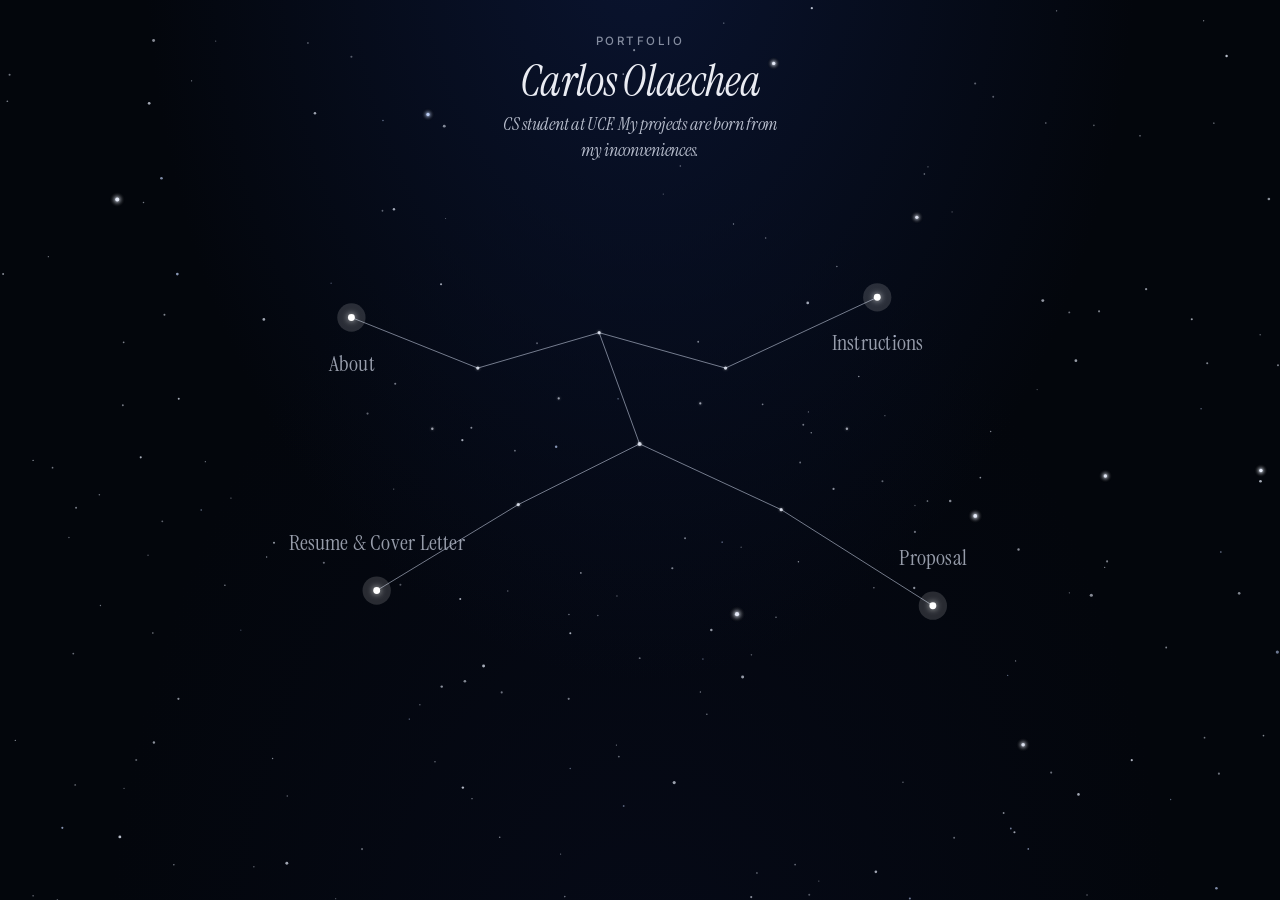
==== index.html @ ae215fe5 "content: About Me in user's voice + school email + drop LinkedIn - Rewrote the 4 About Me paragraphs" ====
<!doctype html>
<html lang="en">
<head>
  <meta charset="utf-8" />
  <meta name="viewport" content="width=device-width, initial-scale=1" />
  <title>Carlos Olaechea — Portfolio</title>
  <meta name="description" content="Computer Science student at UCF — build-and-ship work across machine learning, LLM agents, and personal tools." />
  <meta name="theme-color" content="#05080f" />
  <link rel="preconnect" href="https://fonts.googleapis.com" />
  <link rel="preconnect" href="https://fonts.gstatic.com" crossorigin />
  <link rel="stylesheet" href="https://fonts.googleapis.com/css2?family=Instrument+Serif:ital@0;1&family=Inter:wght@300;400;500;600&display=swap" />
  <link rel="stylesheet" href="css/style.css" />
</head>
<body class="is-sky">
  <canvas id="stars" aria-hidden="true"></canvas>

  <svg class="goo-defs" aria-hidden="true" width="0" height="0" style="position:absolute">
    <defs>
      <filter id="goo" x="-30%" y="-30%" width="160%" height="160%">
        <feGaussianBlur in="SourceGraphic" stdDeviation="10"/>
        <feColorMatrix type="matrix" values="1 0 0 0 0  0 1 0 0 0  0 0 1 0 0  0 0 0 9 -4"/>
      </filter>
    </defs>
  </svg>

  <a class="skip" href="#sky-main">Skip to content</a>

  <main id="sky-main" class="sky">
    <header class="sky-mast">
      <p class="eyebrow">Portfolio</p>
      <h1 class="sky-name"><span class="italic">Carlos Olaechea</span></h1>
      <p class="sky-sub">CS student at UCF. My projects are born from my inconveniences.</p>
    </header>

    <div class="sky-field">
      <svg class="sky-svg" viewBox="0 0 1000 520" aria-hidden="true">
        <g class="sky-lines">
          <polyline points="215,135 340,185 460,150 585,185 735,115"/>
          <line x1="460" y1="150" x2="500" y2="260"/>
          <polyline points="500,260 380,320 240,405"/>
          <polyline points="500,260 640,325 790,420"/>
        </g>
        <g class="sky-stars">
          <circle class="dec" cx="340" cy="185" r="1.6"/>
          <circle class="dec" cx="460" cy="150" r="1.6"/>
          <circle class="dec" cx="585" cy="185" r="1.6"/>
          <circle class="dec" cx="500" cy="260" r="2"/>
          <circle class="dec" cx="380" cy="320" r="1.6"/>
          <circle class="dec" cx="640" cy="325" r="1.6"/>
          <circle class="dec small" cx="295" cy="245" r="1.2"/>
          <circle class="dec small" cx="705" cy="245" r="1.2"/>
          <circle class="dec small" cx="420" cy="215" r="1.1"/>
          <circle class="dec small" cx="560" cy="220" r="1.1"/>

          <circle id="a-about" class="anchor" cx="215" cy="135" r="3.4"/>
          <circle id="a-instructions" class="anchor" cx="735" cy="115" r="3.4"/>
          <circle id="a-resume" class="anchor" cx="240" cy="405" r="3.4"/>
          <circle id="a-proposal" class="anchor" cx="790" cy="420" r="3.4"/>

          <circle class="halo" cx="215" cy="135" r="14"/>
          <circle class="halo" cx="735" cy="115" r="14"/>
          <circle class="halo" cx="240" cy="405" r="14"/>
          <circle class="halo" cx="790" cy="420" r="14"/>
        </g>
      </svg>

      <nav class="sky-nav" aria-label="Portfolio">
        <a class="sky-link" data-star="a-about" href="about.html" style="--x:21.5%;--y:26%">
          <span class="sky-goo" aria-hidden="true">
            <span class="sky-bubble"></span>
            <span class="sky-pill">About</span>
          </span>
          <span class="sky-label">About</span>
        </a>
        <a class="sky-link" data-star="a-instructions" href="project-1.html" style="--x:73.5%;--y:22.1%">
          <span class="sky-goo" aria-hidden="true">
            <span class="sky-bubble"></span>
            <span class="sky-pill">Instructions</span>
          </span>
          <span class="sky-label">Instructions</span>
        </a>
        <a class="sky-link reverse" data-star="a-resume" href="project-2.html" style="--x:24%;--y:77.9%">
          <span class="sky-goo" aria-hidden="true">
            <span class="sky-bubble"></span>
            <span class="sky-pill">Resume &amp; Cover Letter</span>
          </span>
          <span class="sky-label">Resume &amp; Cover Letter</span>
        </a>
        <a class="sky-link reverse" data-star="a-proposal" href="project-3.html" style="--x:79%;--y:80.8%">
          <span class="sky-goo" aria-hidden="true">
            <span class="sky-bubble"></span>
            <span class="sky-pill">Proposal</span>
          </span>
          <span class="sky-label">Proposal</span>
        </a>
      </nav>
    </div>
  </main>

  <script src="js/script.js" defer></script>
</body>
</html>
---- css/style.css ----
:root {
  --bg: #05080f;
  --bg-deep: #03060c;
  --bg-glow: #0a1430;
  --ink: #eaecf3;
  --ink-soft: #b7bdcc;
  --ink-muted: #858da0;
  --rule: rgba(234, 236, 243, 0.08);
  --accent: #8fb0ff;
  --eo: cubic-bezier(0.22, 1, 0.36, 1);
  --hover-bg: rgba(185, 208, 250, 0.6);
  --accent-dim: rgba(143, 176, 255, 0.32);

  --serif: "Instrument Serif", "Iowan Old Style", "Palatino Linotype", Georgia, serif;
  --sans: "Inter", -apple-system, BlinkMacSystemFont, "Segoe UI", Roboto, sans-serif;

  --step--1: clamp(0.82rem, 0.78rem + 0.2vw, 0.9rem);
  --step-0:  clamp(1rem, 0.94rem + 0.3vw, 1.125rem);
  --step-1:  clamp(1.15rem, 1.05rem + 0.5vw, 1.35rem);
  --step-2:  clamp(1.4rem, 1.2rem + 1vw, 1.85rem);
  --step-3:  clamp(1.9rem, 1.5rem + 2vw, 2.75rem);
  --step-4:  clamp(3rem, 2rem + 5vw, 5.5rem);
  --step-5:  clamp(3.25rem, 2.2rem + 6vw, 6.5rem);

  --container: 68rem;
  --prose: 36rem;

  --star-body: #eef3ff;
  --star-line: #cfd8ec;
  --star-anchor: #ffffff;
}

.italic { font-style: italic; }

* { box-sizing: border-box; }
html { scroll-behavior: smooth; }
body {
  margin: 0;
  min-height: 100svh;
  font-family: var(--sans);
  font-size: var(--step-0);
  line-height: 1.65;
  color: var(--ink);
  background:
    radial-gradient(ellipse at 50% -10%, var(--bg-glow) 0%, transparent 55%),
    radial-gradient(ellipse at 50% 120%, #060a18 0%, var(--bg-deep) 60%),
    var(--bg);
  background-attachment: fixed;
  -webkit-font-smoothing: antialiased;
  text-rendering: optimizeLegibility;
  overflow-x: hidden;
}

#stars {
  position: fixed;
  inset: 0;
  width: 100%;
  height: 100%;
  z-index: 0;
  pointer-events: none;
}

.skip {
  position: absolute;
  left: -9999px;
  top: 0;
  background: var(--ink);
  color: var(--bg);
  padding: 0.5rem 0.9rem;
  font-weight: 500;
  z-index: 100;
}
.skip:focus { left: 1rem; top: 1rem; }

.site-header {
  position: relative;
  z-index: 2;
  max-width: var(--container);
  margin: 0 auto;
  padding: 1.75rem 1.5rem 0;
}
.brand {
  font-family: var(--serif);
  font-size: var(--step-1);
  color: var(--ink);
  text-decoration: none;
  letter-spacing: 0.01em;
}

main {
  position: relative;
  z-index: 2;
  max-width: var(--container);
  margin: 0 auto;
  padding: 0 1.5rem;
}

section { padding: clamp(5rem, 9vw, 8rem) 0 clamp(3.5rem, 6vw, 5rem); }

.hero {
  padding-top: clamp(4rem, 12vw, 9rem);
  padding-bottom: clamp(4rem, 10vw, 8rem);
}
.eyebrow {
  font-size: 0.72rem;
  letter-spacing: 0.22em;
  text-transform: uppercase;
  color: var(--ink-muted);
  margin: 0 0 1.25rem;
  font-weight: 500;
}
.display {
  font-family: var(--serif);
  font-weight: 400;
  font-size: var(--step-5);
  line-height: 0.95;
  letter-spacing: -0.015em;
  margin: 0 0 2rem;
  color: var(--ink);
  text-wrap: balance;
}
.tagline {
  font-family: var(--serif);
  font-style: italic;
  font-size: var(--step-2);
  line-height: 1.35;
  color: var(--ink-soft);
  max-width: 32ch;
  margin: 0;
}

h2 {
  font-family: var(--serif);
  font-weight: 400;
  font-size: var(--step-3);
  letter-spacing: -0.01em;
  margin: 0 0 2rem;
  color: var(--ink);
}
h3 {
  font-family: var(--sans);
  font-weight: 500;
  font-size: var(--step-1);
  margin: 0 0 0.35rem;
  color: var(--ink);
}

.prose {
  max-width: var(--prose);
  font-size: var(--step-1);
  line-height: 1.7;
  color: var(--ink-soft);
}
.prose p { margin: 0 0 1.35em; }
.prose p:last-child { margin-bottom: 0; }
.prose a { color: var(--ink); text-decoration: underline; text-decoration-color: var(--accent-dim); text-underline-offset: 0.22em; }
.prose a:hover { text-decoration-color: var(--accent); }

.is-sky { overflow: hidden; }
.sky {
  position: relative;
  z-index: 2;
  min-height: 100vh;
  min-height: 100svh;
  display: grid;
  grid-template-columns: 1fr;
  grid-template-rows: auto 1fr auto;
  padding: clamp(0.75rem, 2vw, 1.5rem) clamp(1.25rem, 3vw, 2.5rem);
  gap: 0;
}

.sky-mast {
  text-align: center;
  max-width: 44rem;
  margin: 0 auto;
  padding-top: 0;
  transform-origin: top center;
  animation: mast-settle 1800ms var(--eo) 80ms both;
}
.sky-mast .eyebrow { display: inline-block; margin-bottom: 0.25rem; }
.sky-name {
  font-family: var(--serif);
  font-weight: 400;
  font-size: var(--step-3);
  line-height: 1;
  letter-spacing: -0.015em;
  margin: 0.25rem 0 0.5rem;
  color: var(--ink);
  text-wrap: balance;
}
.sky-sub {
  font-family: var(--serif);
  font-style: italic;
  color: var(--ink-soft);
  font-size: var(--step-0);
  line-height: 1.45;
  max-width: 36ch;
  margin: 0 auto;
}

@keyframes mast-settle {
  0%   { transform: translateY(min(22svh, 260px)) scale(2); letter-spacing: 0; }
  100% { transform: translateY(0) scale(1); letter-spacing: -0.015em; }
}

.sky-field {
  position: relative;
  width: 100%;
  max-width: 1200px;
  margin: 0 auto;
  align-self: start;
  margin-top: clamp(0.5rem, 2vh, 1.5rem);
  aspect-ratio: 1000 / 520;
}
.sky-svg {
  position: absolute;
  inset: 0;
  width: 100%;
  height: 100%;
  overflow: visible;
  transform-origin: center center;
  opacity: 0;
  animation: sky-fade 1300ms var(--eo) 400ms forwards;
}
.sky-lines {
  stroke: var(--star-line);
  stroke-opacity: 0.58;
  stroke-width: 0.95;
  stroke-linecap: round;
  stroke-linejoin: round;
  fill: none;
  transition: stroke 140ms ease, stroke-opacity 140ms ease;
}
.sky-stars .dec {
  fill: var(--star-body);
  opacity: 0.85;
  filter: drop-shadow(0 0 1.4px rgba(255, 255, 255, 0.55));
  transition: fill 120ms ease;
}
.sky-stars .dec.small { opacity: 0.65; }
.sky-stars .anchor {
  fill: var(--star-anchor);
  filter: drop-shadow(0 0 3px rgba(255, 255, 255, 0.78));
  transition: fill 120ms ease;
}
.sky-stars .halo {
  fill: var(--star-anchor);
  opacity: 0.15;
  transition: opacity 140ms ease;
}
.sky-stars .anchor.active { fill: var(--accent); }
.sky-stars .halo.active { opacity: 0.38; }
.sky-svg:has(.anchor.active) .sky-lines {
  stroke: var(--accent);
  stroke-opacity: 0.72;
}

@keyframes sky-fade {
  0%   { opacity: 0; transform: translateY(12px) scale(0.99); }
  100% { opacity: 1; transform: translateY(0) scale(1); }
}

@keyframes sky-link-fade {
  0%   { opacity: 0; transform: translateY(8px); }
  100% { opacity: 1; transform: translateY(0); }
}

.sky-nav {
  position: absolute;
  inset: 0;
  pointer-events: none;
}
.sky-link {
  position: absolute;
  left: var(--x);
  top: var(--y);
  width: 0;
  height: 0;
  text-decoration: none;
  color: var(--ink);
  pointer-events: auto;
  opacity: 0;
  animation: sky-link-fade 800ms var(--eo) 1100ms forwards;
}

.sky-goo {
  position: absolute;
  left: 0;
  top: 0;
  width: 280px;
  height: 140px;
  transform: translate(-50%, -50%);
  filter: url(#goo);
  pointer-events: none;
  will-change: filter;
}
.sky-bubble {
  position: absolute;
  left: 50%;
  top: 50%;
  width: 52px;
  height: 52px;
  border-radius: 50%;
  transform: translate(-50%, -50%);
  background: transparent;
  transition: background 180ms ease;
  pointer-events: auto;
}
.sky-pill, .sky-label {
  position: absolute;
  padding: 1rem 1.1rem;
  font-family: var(--serif);
  font-size: var(--step-1);
  letter-spacing: 0.01em;
  line-height: 1;
  white-space: nowrap;
  background: transparent;
  pointer-events: auto;
}
.sky-pill {
  left: 50%;
  top: calc(50% + 20px);
  transform: translateX(-50%);
  border-radius: 100px;
  color: transparent;
  transition: background 200ms ease;
}
.sky-label {
  left: 0;
  top: 20px;
  transform: translateX(-50%);
  color: var(--ink-soft);
  opacity: 0.82;
  transition: opacity 120ms ease, color 120ms ease;
}
.sky-link.reverse .sky-pill { top: auto; bottom: calc(50% + 20px); }
.sky-link.reverse .sky-label { top: auto; bottom: 20px; }
.sky-link:focus-visible .sky-bubble,
.sky-link:focus-visible .sky-pill {
  background: var(--hover-bg);
}
.sky-link:focus-visible .sky-label { opacity: 1; color: var(--ink); }
@media (hover: hover) and (pointer: fine) {
  .sky-link:hover .sky-bubble,
  .sky-link:hover .sky-pill { background: var(--hover-bg); }
  .sky-link:hover .sky-label { opacity: 1; color: var(--ink); }
}
.sky-link:focus-visible { outline: none; }
.sky-link:focus-visible .sky-bubble,
.sky-link:focus-visible .sky-pill { box-shadow: 0 0 0 2px var(--accent); }
.sky-goo { opacity: 0.48; transition: opacity 200ms ease; }

/* Mobile — compress the sky */
@media (max-width: 720px) {
  .sky { padding: 0.75rem 1rem; }
  .sky-sub { font-size: var(--step-0); }
  .sky-field { aspect-ratio: 1000 / 680; margin-top: 0.75rem; }
  .sky-goo { width: 200px; height: 120px; }
  .sky-label, .sky-pill { font-size: var(--step-0); padding: 0.7rem 0.85rem; white-space: normal; text-align: center; max-width: 44vw; }
  .sky-label { opacity: 1; }
  @keyframes mast-settle {
    0%   { transform: translateY(15svh) scale(1.6); letter-spacing: 0; }
    100% { transform: translateY(0) scale(1); letter-spacing: -0.015em; }
  }
}

/* Print — flatten to paper-friendly layout */
@media print {
  body { background: #fff !important; color: #000 !important; }
  #stars, .goo-defs, .sky-svg, .sky-nav { display: none !important; }
  .sky-mast, .hero, .project-hero, .site-header { animation: none !important; }
  a { color: #000; text-decoration: underline; }
}


/* Sub-page constellation map — same shape as home, current star lit */
.sky-mini {
  max-width: 720px;
  margin: 1rem auto 1.25rem;
  padding: 0 1.5rem;
  position: relative;
  z-index: 2;
}
.sky-mini svg {
  width: 100%;
  height: auto;
  display: block;
  overflow: visible;
  aspect-ratio: 1000 / 520;
}
.sky-mini .lines {
  stroke: var(--star-line);
  stroke-opacity: 0.42;
  stroke-width: 0.9;
  fill: none;
  stroke-linecap: round;
  stroke-linejoin: round;
}
.sky-mini .dec {
  fill: var(--star-body);
  opacity: 0.55;
}
.sky-mini .dec.small { opacity: 0.35; }
.sky-mini .anchor {
  fill: var(--star-body);
  opacity: 0.55;
  transition: fill 180ms ease, opacity 180ms ease;
}
.sky-mini .halo.current {
  fill: var(--accent);
  opacity: 0.28;
}
.sky-mini .anchor.current {
  fill: #ffffff;
  opacity: 1;
  filter: drop-shadow(0 0 3px var(--accent)) drop-shadow(0 0 7px var(--accent));
}
.sky-mini .star-shine .ray {
  stroke: var(--accent);
  stroke-width: 0.7;
  stroke-linecap: round;
  stroke-opacity: 0.65;
  filter: drop-shadow(0 0 2px var(--accent));
}
.sky-mini .star-shine { animation: twinkle 3.5s ease-in-out infinite; }
@keyframes twinkle {
  0%, 100% { opacity: 1; }
  50% { opacity: 0.7; }
}

/* Non-current stars: goo metaball on hover, identical vibe to home */
.sky-mini .sky-goo-link { cursor: pointer; }
/* Dim the filtered group so the merged blob is a soft wash (mirrors home
   where .sky-goo has its own opacity applied after the filter). */
.sky-mini g[filter] { opacity: 0.5;  will-change: filter;}
.sky-mini .sky-goo-link .bubble,
.sky-mini .sky-goo-link .pill {
  fill: transparent;
  transition: fill 200ms ease;
  pointer-events: all;
}
.sky-mini .sky-goo-link:hover .bubble,
.sky-mini .sky-goo-link:hover .pill,
.sky-mini .sky-goo-link:focus-visible .bubble,
.sky-mini .sky-goo-link:focus-visible .pill {
  fill: var(--hover-bg);
}
.sky-mini .sky-goo-link:hover .anchor,
.sky-mini .sky-goo-link:focus-visible .anchor {
  fill: var(--accent);
  opacity: 0.95;
}
.sky-mini .sky-goo-link:hover .label,
.sky-mini .sky-goo-link:focus-visible .label {
  fill: var(--ink);
}
/* SVG <a> default focus ring clips ugly to content bbox; own it explicitly. */
.sky-mini .sky-goo-link { outline: none; }
.sky-mini .sky-goo-link:focus-visible .pill {
  stroke: var(--accent);
  stroke-width: 1.6;
}

.sky-mini text {
  font-family: var(--serif);
  font-size: 22px;
  fill: var(--ink-muted);
  text-anchor: middle;
  pointer-events: none;
  letter-spacing: 0.2px;
}
.sky-mini text.current { fill: var(--ink); }


.contact-list {
  list-style: none;
  padding: 0;
  margin: 0;
  display: grid;
  gap: 0.85rem;
  max-width: var(--prose);
}
.contact-list li {
  display: grid;
  grid-template-columns: 8ch 1fr;
  align-items: baseline;
  gap: 1rem;
}
.contact-list .label {
  font-size: var(--step--1);
  letter-spacing: 0.18em;
  text-transform: uppercase;
  color: var(--ink-muted);
}
.contact-list a {
  color: var(--ink);
  text-decoration: none;
  border-bottom: 1px solid var(--accent-dim);
  padding-bottom: 0.1rem;
  transition: border-color 180ms ease;
  word-break: break-word;
}
.contact-list a:hover,
.contact-list a:focus-visible { border-color: var(--accent); }

.project-hero {
  padding-top: clamp(3rem, 8vw, 6rem);
  padding-bottom: clamp(3rem, 6vw, 4rem);
}
.project-hero .eyebrow { margin-bottom: 1rem; }
.project-title {
  font-family: var(--serif);
  font-weight: 400;
  font-size: var(--step-4);
  line-height: 1;
  letter-spacing: -0.01em;
  margin: 0 0 1.5rem;
}
.project-summary {
  font-family: var(--sans);
  font-size: var(--step-1);
  color: var(--ink-soft);
  max-width: 48ch;
  margin: 0;
  line-height: 1.55;
}
.project-body {
  padding-top: clamp(2rem, 4vw, 3rem);
  padding-bottom: clamp(4rem, 8vw, 6rem);
  max-width: var(--prose);
}
.project-body h2 {
  font-size: var(--step-2);
  margin-top: 2.5rem;
}
.project-body h2:first-child { margin-top: 0; }
.project-body p,
.project-body li { color: var(--ink-soft); line-height: 1.75; }
.project-body ul, .project-body ol { padding-left: 1.25rem; }
.project-body li { margin-bottom: 0.5em; }

.placeholder {
  margin: 1.5rem 0;
  padding-left: 1rem;
  border-left: 1px solid var(--rule);
  color: var(--ink-muted);
  font-size: var(--step--1);
  font-style: italic;
  line-height: 1.6;
}
.placeholder strong {
  display: block;
  color: var(--ink-soft);
  font-weight: 400;
  font-style: normal;
  margin-bottom: 0.2rem;
}

.reveal {
  opacity: 0;
  transform: translateY(14px);
  transition: opacity 700ms ease, transform 700ms ease;
  will-change: opacity, transform;
}
.reveal.in {
  opacity: 1;
  transform: translateY(0);
}

a:focus-visible, button:focus-visible {
  outline: 2px solid var(--accent);
  outline-offset: 3px;
  border-radius: 2px;
}

@media (prefers-reduced-motion: reduce) {
  html { scroll-behavior: auto; }
  *, *::before, *::after { animation-duration: 0.001ms !important; transition-duration: 0.001ms !important; }
  .reveal, .sky-mast, .sky-svg, .sky-link { opacity: 1 !important; transform: none !important; }
  .sky-link { transform: translate(-50%, -50%) !important; }
}
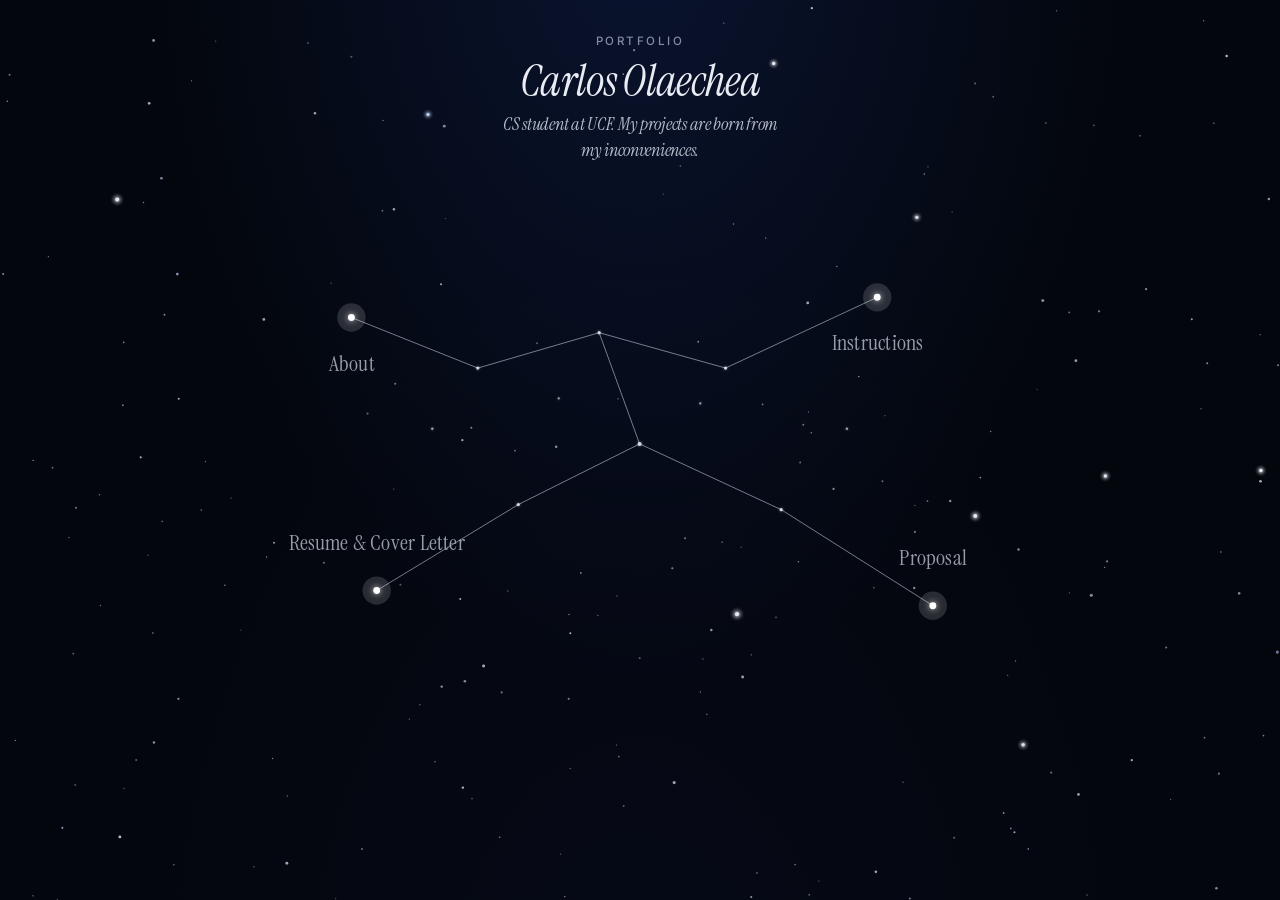
==== commit bf01d1bc: "fix: kill page-transition flash between navigations - inline <style>html{background:#05080f}</style>" ====
--- a/index.html
+++ b/index.html
@@ -6,6 +6,7 @@
   <title>Carlos Olaechea — Portfolio</title>
   <meta name="description" content="Computer Science student at UCF — build-and-ship work across machine learning, LLM agents, and personal tools." />
   <meta name="theme-color" content="#05080f" />
+  <style>:root{color-scheme:dark}html{background:#05080f}</style>
   <link rel="preconnect" href="https://fonts.googleapis.com" />
   <link rel="preconnect" href="https://fonts.gstatic.com" crossorigin />
   <link rel="stylesheet" href="https://fonts.googleapis.com/css2?family=Instrument+Serif:ital@0;1&family=Inter:wght@300;400;500;600&display=swap" />
--- a/css/style.css
+++ b/css/style.css
@@ -1,3 +1,5 @@
+@view-transition { navigation: auto; }
+
 :root {
   --bg: #05080f;
   --bg-deep: #03060c;
@@ -33,7 +35,11 @@
 .italic { font-style: italic; }
 
 * { box-sizing: border-box; }
-html { scroll-behavior: smooth; }
+html {
+  scroll-behavior: smooth;
+  overscroll-behavior-y: none;
+  background: var(--bg);
+}
 body {
   margin: 0;
   min-height: 100svh;
@@ -46,9 +52,13 @@
     radial-gradient(ellipse at 50% 120%, #060a18 0%, var(--bg-deep) 60%),
     var(--bg);
   background-attachment: fixed;
+  overscroll-behavior-y: none;
   -webkit-font-smoothing: antialiased;
   text-rendering: optimizeLegibility;
   overflow-x: hidden;
+}
+@media (hover: none) and (pointer: coarse) {
+  body { background-attachment: scroll; }
 }
 
 #stars {
@@ -292,7 +302,8 @@
   transform: translate(-50%, -50%);
   filter: url(#goo);
   pointer-events: none;
-  will-change: filter;
+  opacity: 0.48;
+  transition: opacity 200ms ease;
 }
 .sky-bubble {
   position: absolute;
@@ -335,9 +346,11 @@
 }
 .sky-link.reverse .sky-pill { top: auto; bottom: calc(50% + 20px); }
 .sky-link.reverse .sky-label { top: auto; bottom: 20px; }
+.sky-link:focus-visible { outline: none; }
 .sky-link:focus-visible .sky-bubble,
 .sky-link:focus-visible .sky-pill {
   background: var(--hover-bg);
+  box-shadow: 0 0 0 2px var(--accent);
 }
 .sky-link:focus-visible .sky-label { opacity: 1; color: var(--ink); }
 @media (hover: hover) and (pointer: fine) {
@@ -345,10 +358,6 @@
   .sky-link:hover .sky-pill { background: var(--hover-bg); }
   .sky-link:hover .sky-label { opacity: 1; color: var(--ink); }
 }
-.sky-link:focus-visible { outline: none; }
-.sky-link:focus-visible .sky-bubble,
-.sky-link:focus-visible .sky-pill { box-shadow: 0 0 0 2px var(--accent); }
-.sky-goo { opacity: 0.48; transition: opacity 200ms ease; }
 
 /* Mobile — compress the sky */
 @media (max-width: 720px) {
@@ -432,7 +441,7 @@
 .sky-mini .sky-goo-link { cursor: pointer; }
 /* Dim the filtered group so the merged blob is a soft wash (mirrors home
    where .sky-goo has its own opacity applied after the filter). */
-.sky-mini g[filter] { opacity: 0.5;  will-change: filter;}
+.sky-mini g[filter] { opacity: 0.5; }
 .sky-mini .sky-goo-link .bubble,
 .sky-mini .sky-goo-link .pill {
   fill: transparent;
@@ -560,7 +569,6 @@
   opacity: 0;
   transform: translateY(14px);
   transition: opacity 700ms ease, transform 700ms ease;
-  will-change: opacity, transform;
 }
 .reveal.in {
   opacity: 1;
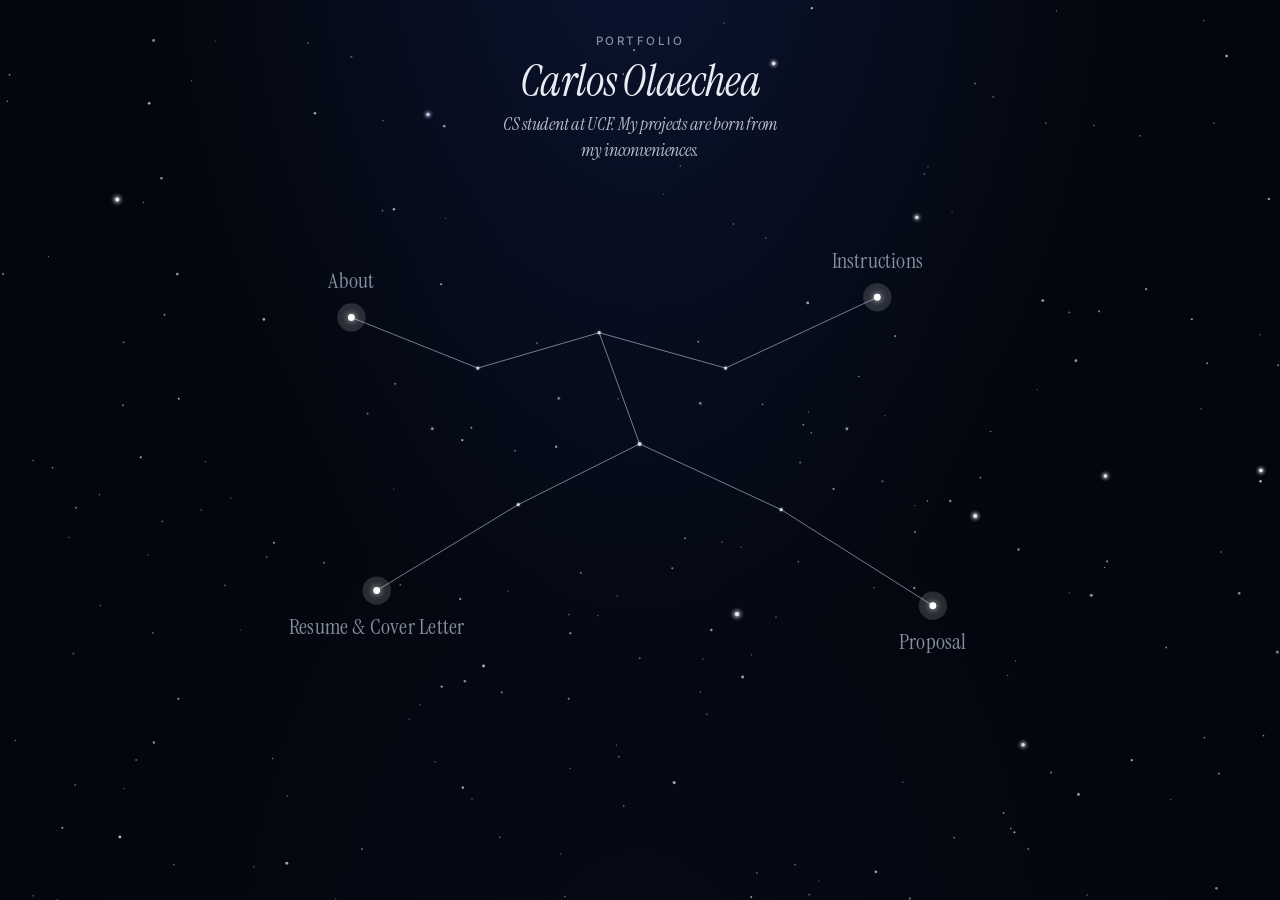
==== commit 862eecae: "fix: smooth constellation morph — home labels now SVG text The previous attempt (wrapping .sky-field" ====
--- a/index.html
+++ b/index.html
@@ -7,6 +7,7 @@
   <meta name="description" content="Computer Science student at UCF — build-and-ship work across machine learning, LLM agents, and personal tools." />
   <meta name="theme-color" content="#05080f" />
   <style>:root{color-scheme:dark}html{background:#05080f}</style>
+  <script>try{if(document.referrer&&new URL(document.referrer).origin===location.origin){document.documentElement.classList.add('nav-internal');var h=function(p){return p==='/'||p.endsWith('/index.html')};if(!h(new URL(document.referrer).pathname)&&!h(location.pathname))document.documentElement.classList.add('nav-lateral')}}catch(e){}</script>
   <link rel="preconnect" href="https://fonts.googleapis.com" />
   <link rel="preconnect" href="https://fonts.gstatic.com" crossorigin />
   <link rel="stylesheet" href="https://fonts.googleapis.com/css2?family=Instrument+Serif:ital@0;1&family=Inter:wght@300;400;500;600&display=swap" />
@@ -63,36 +64,38 @@
           <circle class="halo" cx="240" cy="405" r="14"/>
           <circle class="halo" cx="790" cy="420" r="14"/>
         </g>
+        <g class="sky-svg-labels" aria-hidden="true">
+          <text x="215" y="106">About</text>
+          <text x="735" y="86">Instructions</text>
+          <text x="240" y="448">Resume &amp; Cover Letter</text>
+          <text x="790" y="463">Proposal</text>
+        </g>
       </svg>
 
       <nav class="sky-nav" aria-label="Portfolio">
-        <a class="sky-link" data-star="a-about" href="about.html" style="--x:21.5%;--y:26%">
+        <a class="sky-link" data-star="a-about" href="about.html" aria-label="About" style="--x:21.5%;--y:26%">
           <span class="sky-goo" aria-hidden="true">
             <span class="sky-bubble"></span>
             <span class="sky-pill">About</span>
           </span>
-          <span class="sky-label">About</span>
         </a>
-        <a class="sky-link" data-star="a-instructions" href="project-1.html" style="--x:73.5%;--y:22.1%">
+        <a class="sky-link" data-star="a-instructions" href="project-1.html" aria-label="Instructions" style="--x:73.5%;--y:22.1%">
           <span class="sky-goo" aria-hidden="true">
             <span class="sky-bubble"></span>
             <span class="sky-pill">Instructions</span>
           </span>
-          <span class="sky-label">Instructions</span>
         </a>
-        <a class="sky-link reverse" data-star="a-resume" href="project-2.html" style="--x:24%;--y:77.9%">
+        <a class="sky-link reverse" data-star="a-resume" href="project-2.html" aria-label="Resume and Cover Letter" style="--x:24%;--y:77.9%">
           <span class="sky-goo" aria-hidden="true">
             <span class="sky-bubble"></span>
             <span class="sky-pill">Resume &amp; Cover Letter</span>
           </span>
-          <span class="sky-label">Resume &amp; Cover Letter</span>
         </a>
-        <a class="sky-link reverse" data-star="a-proposal" href="project-3.html" style="--x:79%;--y:80.8%">
+        <a class="sky-link reverse" data-star="a-proposal" href="project-3.html" aria-label="Proposal" style="--x:79%;--y:80.8%">
           <span class="sky-goo" aria-hidden="true">
             <span class="sky-bubble"></span>
             <span class="sky-pill">Proposal</span>
           </span>
-          <span class="sky-label">Proposal</span>
         </a>
       </nav>
     </div>
--- a/css/style.css
+++ b/css/style.css
@@ -1,4 +1,42 @@
 @view-transition { navigation: auto; }
+
+h1.sky-name,
+a.brand {
+  view-transition-name: page-name;
+}
+svg.sky-svg,
+.sky-mini > svg {
+  view-transition-name: constellation;
+}
+
+::view-transition-group(page-name),
+::view-transition-group(constellation),
+::view-transition-old(page-name),
+::view-transition-new(page-name),
+::view-transition-old(constellation),
+::view-transition-new(constellation) {
+  animation-duration: 1500ms;
+  animation-timing-function: cubic-bezier(0.22, 1, 0.36, 1);
+}
+::view-transition-old(root),
+::view-transition-new(root) {
+  animation-duration: 900ms;
+  animation-timing-function: cubic-bezier(0.22, 1, 0.36, 1);
+}
+
+html.nav-lateral::view-transition-group(*),
+html.nav-lateral::view-transition-old(*),
+html.nav-lateral::view-transition-new(*) {
+  animation-duration: 260ms;
+}
+
+.nav-internal .sky-mast,
+.nav-internal .sky-svg,
+.nav-internal .sky-link {
+  animation: none !important;
+  opacity: 1 !important;
+}
+.nav-internal .sky-mast { transform: none !important; }
 
 :root {
   --bg: #05080f;
@@ -317,8 +355,11 @@
   transition: background 180ms ease;
   pointer-events: auto;
 }
-.sky-pill, .sky-label {
+.sky-pill {
   position: absolute;
+  left: 50%;
+  top: calc(50% + 20px);
+  transform: translateX(-50%);
   padding: 1rem 1.1rem;
   font-family: var(--serif);
   font-size: var(--step-1);
@@ -326,37 +367,30 @@
   line-height: 1;
   white-space: nowrap;
   background: transparent;
-  pointer-events: auto;
-}
-.sky-pill {
-  left: 50%;
-  top: calc(50% + 20px);
-  transform: translateX(-50%);
   border-radius: 100px;
   color: transparent;
+  pointer-events: auto;
   transition: background 200ms ease;
 }
-.sky-label {
-  left: 0;
-  top: 20px;
-  transform: translateX(-50%);
-  color: var(--ink-soft);
-  opacity: 0.82;
-  transition: opacity 120ms ease, color 120ms ease;
-}
 .sky-link.reverse .sky-pill { top: auto; bottom: calc(50% + 20px); }
-.sky-link.reverse .sky-label { top: auto; bottom: 20px; }
 .sky-link:focus-visible { outline: none; }
 .sky-link:focus-visible .sky-bubble,
 .sky-link:focus-visible .sky-pill {
   background: var(--hover-bg);
   box-shadow: 0 0 0 2px var(--accent);
 }
-.sky-link:focus-visible .sky-label { opacity: 1; color: var(--ink); }
 @media (hover: hover) and (pointer: fine) {
   .sky-link:hover .sky-bubble,
   .sky-link:hover .sky-pill { background: var(--hover-bg); }
-  .sky-link:hover .sky-label { opacity: 1; color: var(--ink); }
+}
+
+.sky-svg-labels text {
+  font-family: var(--serif);
+  font-size: 22px;
+  fill: var(--ink-muted);
+  text-anchor: middle;
+  letter-spacing: 0.2px;
+  pointer-events: none;
 }
 
 /* Mobile — compress the sky */
@@ -586,4 +620,5 @@
   *, *::before, *::after { animation-duration: 0.001ms !important; transition-duration: 0.001ms !important; }
   .reveal, .sky-mast, .sky-svg, .sky-link { opacity: 1 !important; transform: none !important; }
   .sky-link { transform: translate(-50%, -50%) !important; }
-}
+  @view-transition { navigation: none; }
+}
